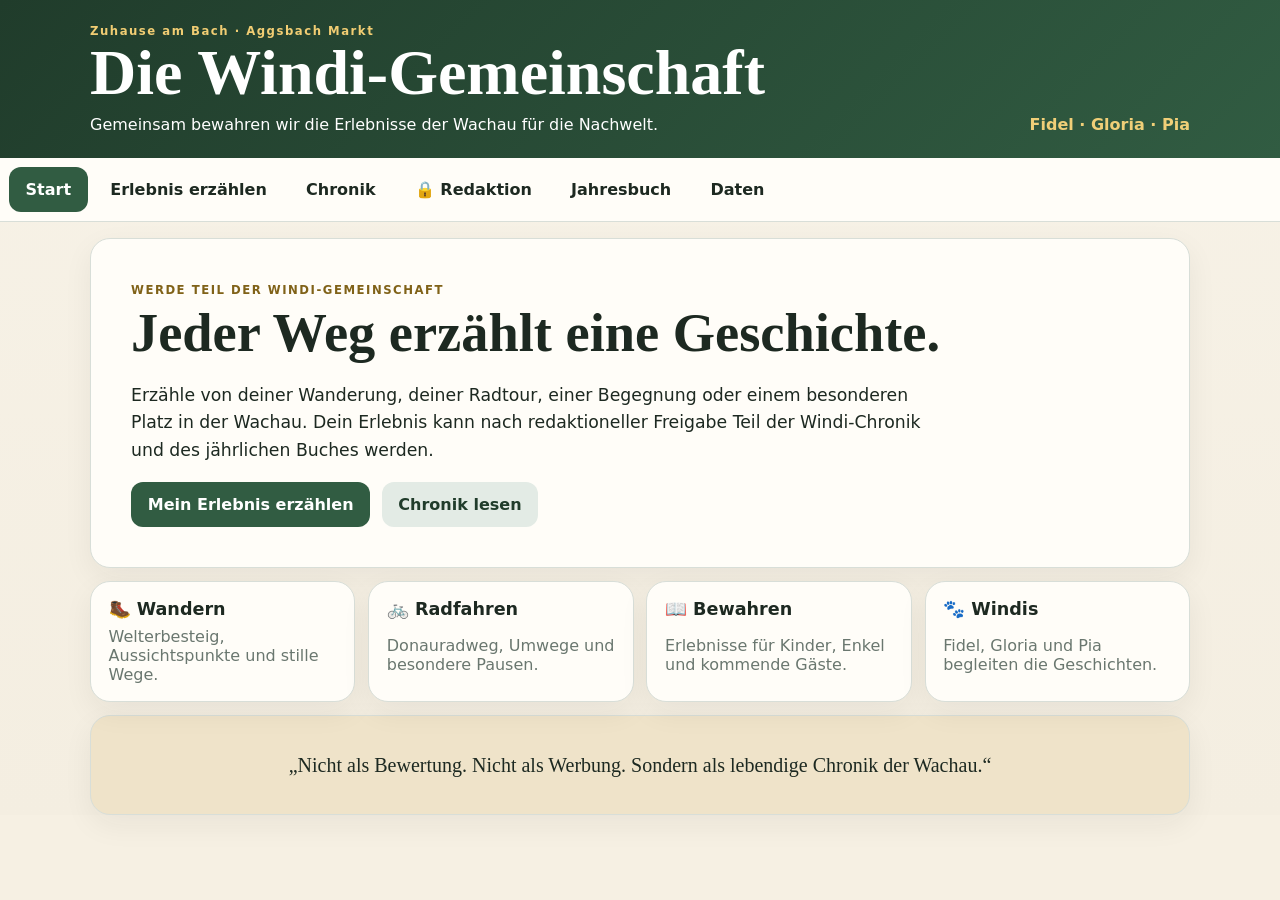
==== app/src/main/assets/index.html @ ab941a1e "20260731 20260731" ====
<!doctype html>
<html lang="de">
<head>
  <meta charset="utf-8">
  <meta name="viewport" content="width=device-width,initial-scale=1,viewport-fit=cover">
  <meta name="theme-color" content="#315c42">
  <title>Windi-Gemeinschaft</title>
  <link rel="manifest" href="manifest.webmanifest">
  <link rel="stylesheet" href="styles.css">
</head>
<body>
<header class="hero">
  <div class="hero-inner">
    <div>
      <div class="eyebrow">Zuhause am Bach · Aggsbach Markt</div>
      <h1>Die Windi-Gemeinschaft</h1>
      <p>Gemeinsam bewahren wir die Erlebnisse der Wachau für die Nachwelt.</p>
    </div>
    <div class="dogline">Fidel · Gloria · Pia</div>
  </div>
</header>

<nav class="tabs" aria-label="Hauptnavigation">
  <button class="tab active" data-view="home">Start</button>
  <button class="tab" data-view="submit">Erlebnis erzählen</button>
  <button class="tab" data-view="chronicle">Chronik</button>
  <button class="tab admin-tab" data-view="editorial">🔒 Redaktion</button>
  <button class="tab" data-view="book">Jahresbuch</button>
  <button class="tab" data-view="settings">Daten</button>
</nav>

<main>
  <section id="view-home" class="view active">
    <article class="welcome panel">
      <span class="eyebrow dark">WERDE TEIL DER WINDI-GEMEINSCHAFT</span>
      <h2>Jeder Weg erzählt eine Geschichte.</h2>
      <p>Erzähle von deiner Wanderung, deiner Radtour, einer Begegnung oder einem besonderen Platz in der Wachau. Dein Erlebnis kann nach redaktioneller Freigabe Teil der Windi-Chronik und des jährlichen Buches werden.</p>
      <div class="home-actions">
        <button data-go="submit">Mein Erlebnis erzählen</button>
        <button class="secondary" data-go="chronicle">Chronik lesen</button>
      </div>
    </article>

    <section class="feature-grid">
      <article class="feature"><strong>🥾 Wandern</strong><span>Welterbesteig, Aussichtspunkte und stille Wege.</span></article>
      <article class="feature"><strong>🚲 Radfahren</strong><span>Donauradweg, Umwege und besondere Pausen.</span></article>
      <article class="feature"><strong>📖 Bewahren</strong><span>Erlebnisse für Kinder, Enkel und kommende Gäste.</span></article>
      <article class="feature"><strong>🐾 Windis</strong><span>Fidel, Gloria und Pia begleiten die Geschichten.</span></article>
    </section>

    <article class="quote-card">
      <p>„Nicht als Bewertung. Nicht als Werbung. Sondern als lebendige Chronik der Wachau.“</p>
    </article>
  </section>

  <section id="view-submit" class="view">
    <form id="storyForm" class="panel">
      <span class="eyebrow dark">DEIN BEITRAG</span>
      <h2>Erzähle dein Wachau-Erlebnis</h2>
      <p class="hint">Schreibe so, wie du es erlebt hast. Die Redaktion kann Rechtschreibung und Formulierungen später behutsam verbessern.</p>

      <div class="grid two">
        <label>Datum des Erlebnisses *
          <input id="date" type="date" required>
        </label>
        <label>Vorname, Spitzname oder „anonym“
          <input id="author" maxlength="80" placeholder="z. B. Anna und Martin">
        </label>
      </div>

      <div class="grid two">
        <label>Art des Erlebnisses *
          <select id="type" required>
            <option value="Wanderung">Wanderung</option>
            <option value="Radtour">Radtour</option>
            <option value="Ausflug">Ausflug</option>
            <option value="Naturerlebnis">Naturerlebnis</option>
            <option value="Begegnung">Begegnung</option>
            <option value="Familienerlebnis">Familienerlebnis</option>
          </select>
        </label>
        <label>Titel oder Strecke *
          <input id="route" required placeholder="z. B. Von Aggsbach Markt nach Spitz">
        </label>
      </div>

      <div class="grid three">
        <label>Start
          <input id="start" placeholder="Aggsbach Markt">
        </label>
        <label>Ziel
          <input id="destination" placeholder="Spitz">
        </label>
        <label>Ort(e)
          <input id="places" placeholder="Donau, Welterbesteig">
        </label>
      </div>

      <div class="grid three">
        <label>Kilometer
          <input id="distance" type="number" min="0" step="0.1" inputmode="decimal">
        </label>
        <label>Dauer
          <input id="duration" placeholder="z. B. 4 Stunden">
        </label>
        <label>Schwierigkeit
          <select id="difficulty">
            <option>Leicht</option>
            <option>Mittel</option>
            <option>Anspruchsvoll</option>
          </select>
        </label>
      </div>

      <label>Was hast du erlebt? *
        <textarea id="story" rows="9" required placeholder="Was war besonders? Wen habt ihr getroffen? Gab es einen lustigen Umweg, einen überraschenden Ausblick oder einen Moment, den ihr nie vergessen werdet?"></textarea>
      </label>

      <label>Dein Geheimtipp
        <textarea id="tip" rows="3" placeholder="Welchen Platz, Wegabschnitt oder Gasthof würdest du anderen empfehlen?"></textarea>
      </label>

      <label>Fotos
        <input id="photos" type="file" accept="image/*" multiple>
      </label>
      <div id="photoPreview" class="photo-preview"></div>

      <fieldset>
        <legend>Veröffentlichung</legend>
        <label class="check">
          <input id="consent" type="checkbox" required>
          Ich bin einverstanden, dass mein Beitrag nach redaktioneller Prüfung in der Windi-Chronik, auf der Website, in sozialen Medien und im Jahresbuch veröffentlicht werden darf.
        </label>
        <label class="check">
          <input id="anonymous" type="checkbox">
          Bitte meinen Beitrag anonym veröffentlichen.
        </label>
      </fieldset>

      <button type="submit">Erlebnis einreichen</button>
      <div id="savedMessage" class="success hidden">Danke! Dein Erlebnis wurde für die Redaktion gespeichert.</div>
    </form>
  </section>

  <section id="view-chronicle" class="view">
    <div class="toolbar">
      <input id="search" type="search" placeholder="Chronik durchsuchen …">
      <select id="yearFilter"><option value="">Alle Jahre</option></select>
      <select id="typeFilter"><option value="">Alle Erlebnisse</option></select>
    </div>
    <div id="publishedList" class="cards"></div>
    <div id="publishedEmpty" class="empty">Noch keine veröffentlichten Geschichten.</div>
  </section>

  <section id="view-editorial" class="view">
    <article class="panel">
      <span class="eyebrow dark">REDAKTION</span>
      <h2>Offene Gastbeiträge</h2>
      <p class="hint">Hier prüfst du Beiträge, bindest Fidel, Gloria und Pia ein und gibst Geschichten für Chronik und Jahresbuch frei.</p>
      <div id="pendingList" class="cards"></div>
    </article>
  </section>

  <section id="view-book" class="view">
    <article class="panel">
      <span class="eyebrow dark">JAHRESBUCH</span>
      <h2>Zuhause am Bach – Die Windi-Chronik</h2>
      <div class="grid two">
        <label>Jahr<select id="bookYear"></select></label>
        <label>Untertitel<input id="bookSubtitle" value="Erlebnisse aus der Wachau – erzählt von Gästen und begleitet von Fidel, Gloria und Pia"></label>
      </div>
      <div class="actions">
        <button id="buildBook" type="button">Buchvorschau erstellen</button>
        <button id="printBook" class="secondary" type="button">Als PDF drucken</button>
      </div>
    </article>
    <article id="bookPreview" class="book"></article>
  </section>

  <section id="view-settings" class="view">
    <article class="panel">
      <span class="eyebrow dark">DATEN & APP</span>
      <h2>Datensicherung</h2>
      <p>Beiträge werden zentral auf dem Windi-Chronik-Server gespeichert. Trage hier die Serveradresse ein.</p>
      <div class="grid two">
        <label>Serveradresse<input id="apiUrl" placeholder="https://deine-domain.at/windi-api/api.php"></label>
        <label>Redaktionscode<input id="adminToken" type="password" placeholder="Redaktionscode"></label>
      </div>
      <div class="actions wrap"><button id="saveConnection" type="button">Verbindung speichern und testen</button></div>
      <div id="connectionStatus" class="hint"></div>
      <div class="actions wrap">
        <button id="exportBtn">Backup exportieren</button>
        <label class="fileButton">Backup importieren<input id="importFile" type="file" accept="application/json" hidden></label>
        <button id="demoBtn" class="secondary">Demo-Geschichten anlegen</button>
        <button id="clearBtn" class="danger">Alle Daten löschen</button>
      </div>

      <h3>Für die spätere Android-APK vorbereitet</h3>
      <ul>
        <li>Zentrale Speicherung für alle Gäste und Geräte</li>
        <li>PWA-Struktur mit Manifest und Service Worker</li>
        <li>JSON-Datenmodell für Codex, Capacitor oder native Android-Entwicklung</li>
        <li>Klare Trennung zwischen Gastbeitrag, Redaktion und Veröffentlichung</li>
      </ul>
    </article>
  </section>
</main>

<dialog id="editDialog">
  <form id="editForm">
    <input id="editId" type="hidden">
    <span class="eyebrow dark">REDAKTIONELLE BEARBEITUNG</span>
    <h2>Geschichte für die Windi-Chronik</h2>
    <label>Buchtitel der Geschichte *
      <input id="editTitle" required>
    </label>
    <fieldset>
      <legend>Welche Windis begleiten das Abenteuer?</legend>
      <label class="check"><input type="checkbox" name="windi" value="Fidel" checked> Fidel</label>
      <label class="check"><input type="checkbox" name="windi" value="Gloria" checked> Gloria</label>
      <label class="check"><input type="checkbox" name="windi" value="Pia" checked> Pia</label>
    </fieldset>
    <label>Redaktionelle Geschichte *
      <textarea id="editStory" rows="11" required></textarea>
    </label>
    <label>Schlusssatz
      <input id="editClosing" placeholder="Manche Wege werden zu Geschichten, die bleiben.">
    </label>
    <div class="actions">
      <button type="submit">Freigeben und veröffentlichen</button>
      <button id="cancelEdit" type="button" class="secondary">Abbrechen</button>
    </div>
  </form>
</dialog>

<script src="app.js"></script>
</body>
</html>
---- app/src/main/assets/styles.css ----
:root{
  --green:#315c42;--green2:#476f55;--dark:#203c2b;--cream:#f6f0e3;--paper:#fffdf8;
  --ink:#1d2921;--muted:#6a776f;--line:#d8ded8;--gold:#d3a33a;--danger:#9c3939
}
*{box-sizing:border-box}
html{background:var(--cream)}
body{margin:0;color:var(--ink);font-family:system-ui,-apple-system,BlinkMacSystemFont,"Segoe UI",sans-serif;background:linear-gradient(#f7f2e7,#f4eee1)}
button,input,select,textarea{font:inherit}
button,.fileButton{border:0;border-radius:12px;padding:.82rem 1.05rem;background:var(--green);color:#fff;font-weight:750;cursor:pointer;text-align:center}
.secondary,.fileButton{background:#e3ebe5!important;color:var(--dark)!important}
.danger{background:var(--danger)!important}.hidden{display:none!important}
.hero{background:linear-gradient(135deg,var(--dark),var(--green));color:#fff;padding:1.5rem max(1rem,calc((100vw - 1100px)/2))}
.hero-inner{display:flex;justify-content:space-between;gap:1rem;align-items:end}
.hero h1{font-family:Georgia,serif;margin:.2rem 0;font-size:clamp(2.2rem,7vw,4rem);line-height:1}
.hero p{margin:.6rem 0 0;max-width:700px}.dogline{font-weight:800;color:#f0cf78;white-space:nowrap}
.eyebrow{font-size:.73rem;letter-spacing:.13em;font-weight:850;color:#f1cd73}.eyebrow.dark{color:#806218}
.tabs{display:flex;gap:.35rem;overflow:auto;position:sticky;top:0;z-index:20;background:rgba(255,253,248,.97);padding:.55rem;border-bottom:1px solid var(--line);backdrop-filter:blur(10px)}
.tab{background:transparent;color:var(--ink);white-space:nowrap}.tab.active{background:var(--green);color:#fff}
main{width:min(1100px,calc(100% - 20px));margin:1rem auto 4rem}
.view{display:none}.view.active{display:block}
.panel,.feature,.quote-card,.card,.book{background:var(--paper);border:1px solid var(--line);border-radius:20px;padding:1.1rem;box-shadow:0 10px 30px rgba(29,41,33,.06)}
.welcome{padding:clamp(1.2rem,4vw,2.5rem)}.welcome h2{font-family:Georgia,serif;font-size:clamp(2rem,5vw,3.4rem);margin:.3rem 0}.welcome p{font-size:1.08rem;line-height:1.6;max-width:800px}
.home-actions,.actions{display:flex;gap:.7rem;margin-top:1rem}.feature-grid{display:grid;grid-template-columns:repeat(4,1fr);gap:.8rem;margin-top:.8rem}
.feature{display:grid;gap:.45rem}.feature strong{font-size:1.1rem}.feature span,.hint,.meta,.empty{color:var(--muted)}
.quote-card{margin-top:.8rem;background:#efe3c9;text-align:center;font-family:Georgia,serif;font-size:1.25rem}
.grid{display:grid;gap:1rem;margin-bottom:1rem}.two{grid-template-columns:repeat(2,minmax(0,1fr))}.three{grid-template-columns:repeat(3,minmax(0,1fr))}
label{display:grid;gap:.4rem;font-weight:700}input,select,textarea{width:100%;padding:.8rem;border:1px solid #cbd3cd;border-radius:11px;background:white;color:var(--ink)}
textarea{resize:vertical;line-height:1.55}fieldset{border:1px solid var(--line);border-radius:14px;margin:1rem 0;padding:1rem}legend{font-weight:850}
.check{display:flex;align-items:flex-start;gap:.6rem;margin:.55rem 0}.check input{width:auto;margin-top:.25rem}
.photo-preview{display:flex;gap:.6rem;overflow:auto;margin:.7rem 0}.photo-preview img{height:110px;border-radius:12px}
.success{margin-top:1rem;padding:.9rem;background:#e0f1e5;border-radius:12px;color:#285f39}
.toolbar{display:grid;grid-template-columns:1fr auto auto;gap:.6rem;margin-bottom:1rem}
.cards{display:grid;gap:1rem}.card h2{font-family:Georgia,serif;margin:.35rem 0}.card .story{white-space:pre-wrap;line-height:1.65}.card .tip{font-style:italic}
.card img,.book img{width:100%;max-height:420px;object-fit:cover;border-radius:14px;margin-bottom:.7rem}
.badges{display:flex;flex-wrap:wrap;gap:.4rem;margin:.5rem 0}.badge{font-size:.75rem;background:#edf1ed;padding:.35rem .55rem;border-radius:999px}
.empty{text-align:center;padding:3rem 1rem;background:var(--paper);border:1px dashed var(--line);border-radius:18px}
.wrap{flex-wrap:wrap}.book{margin-top:1rem}.book-cover{text-align:center;padding:5rem 1rem;page-break-after:always}.book-cover h1{font-family:Georgia,serif;font-size:2.8rem}
.book-entry{padding:1.5rem 0;border-bottom:1px solid var(--line);break-inside:avoid}.book-entry h2{font-family:Georgia,serif}
dialog{border:0;border-radius:20px;width:min(800px,95vw);max-height:92vh;overflow:auto}dialog::backdrop{background:rgba(0,0,0,.5)}
@media(max-width:800px){.hero-inner{display:block}.dogline{margin-top:1rem}.feature-grid{grid-template-columns:1fr 1fr}.two,.three,.toolbar{grid-template-columns:1fr}.home-actions,.actions{flex-direction:column}}
@media(max-width:480px){.feature-grid{grid-template-columns:1fr}.hero h1{font-size:2.4rem}}
@media print{.hero,.tabs,.panel,.toolbar,#view-home,#view-submit,#view-chronicle,#view-editorial,#view-settings{display:none!important}#view-book{display:block!important}.book{border:0;box-shadow:none}.book-entry{page-break-inside:avoid}}
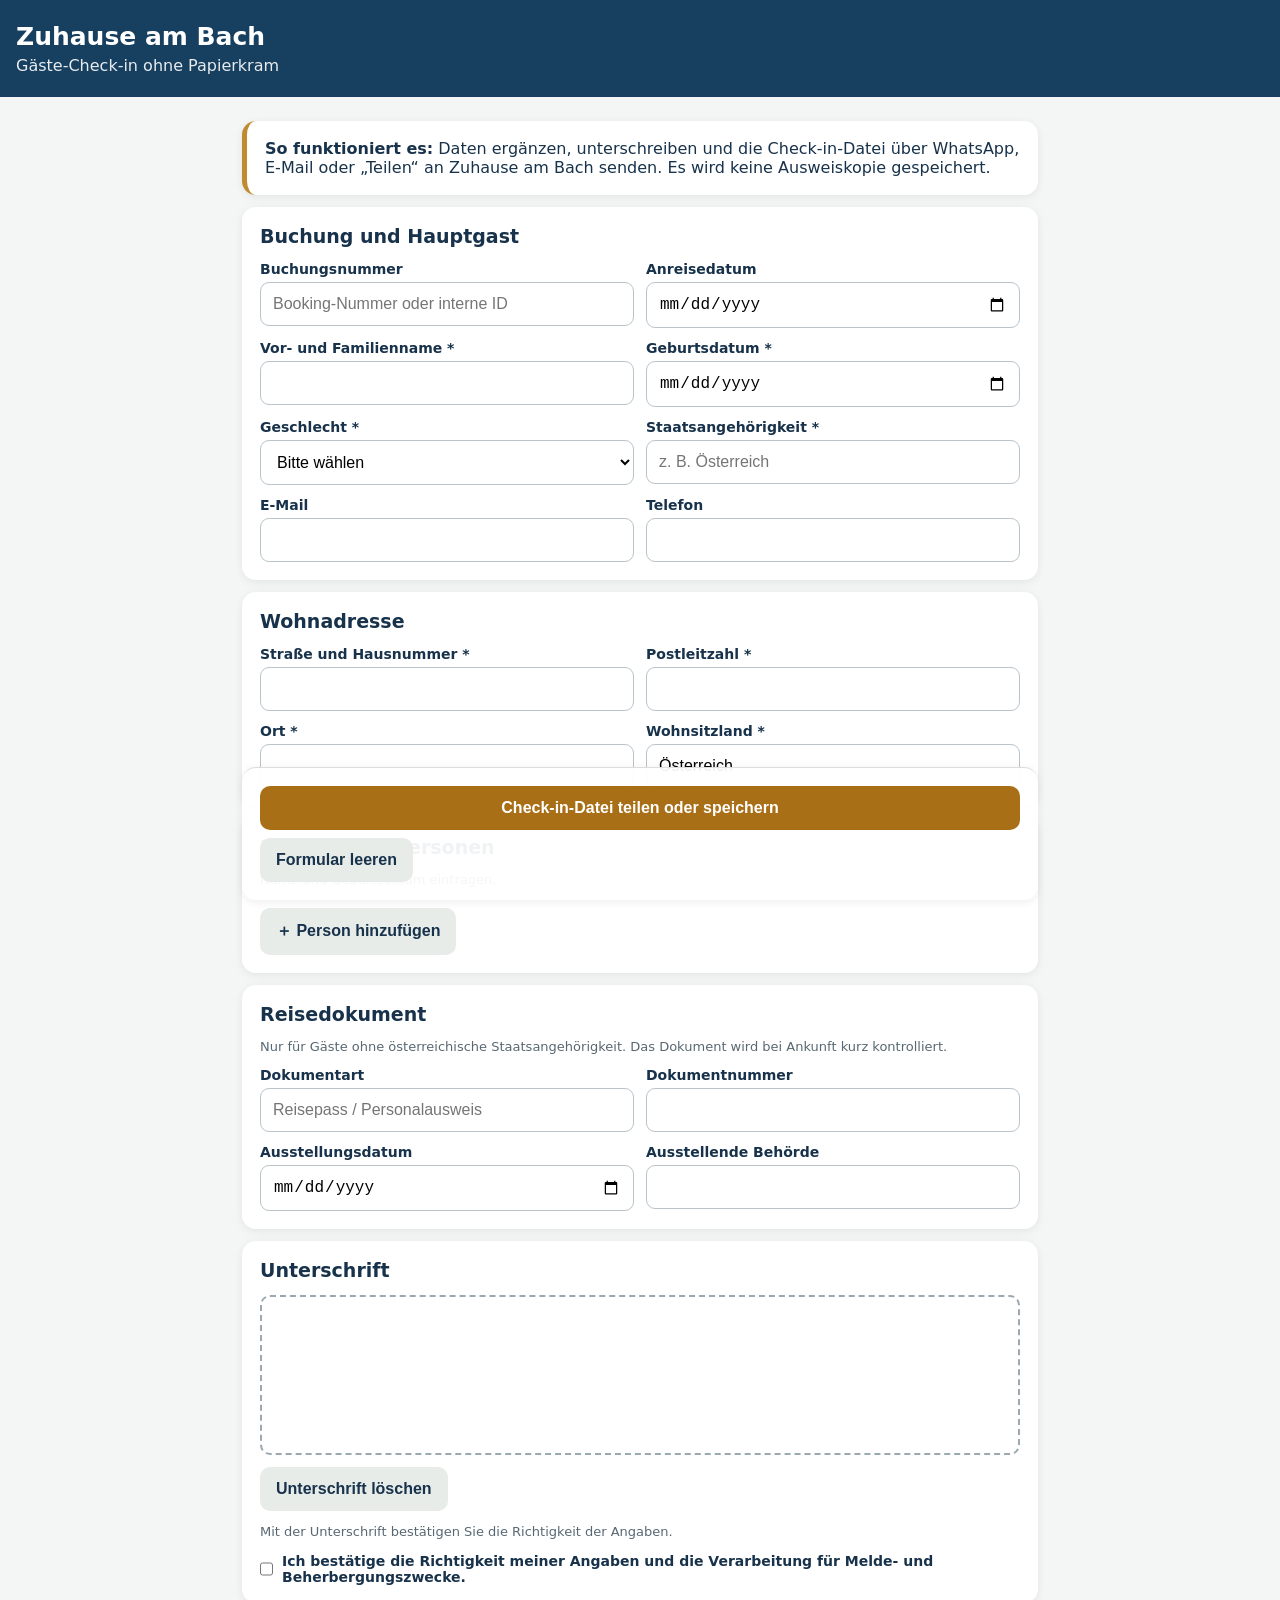
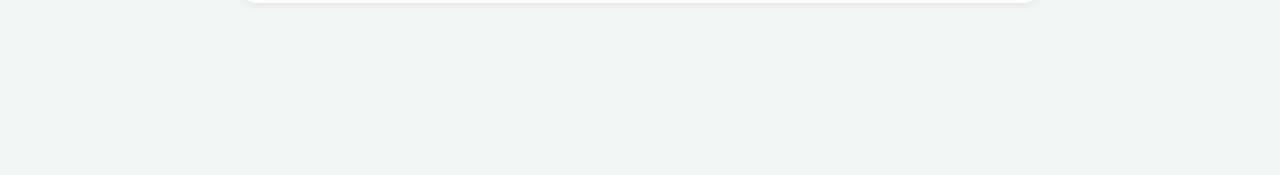
==== commit c026ffeb: "Erstelle eigenständige Gäste-Check-in-App" ====
--- a/app/src/main/assets/index.html
+++ b/app/src/main/assets/index.html
@@ -1,238 +1,45 @@
 <!doctype html>
 <html lang="de">
 <head>
-  <meta charset="utf-8">
-  <meta name="viewport" content="width=device-width,initial-scale=1,viewport-fit=cover">
-  <meta name="theme-color" content="#315c42">
-  <title>Windi-Gemeinschaft</title>
-  <link rel="manifest" href="manifest.webmanifest">
-  <link rel="stylesheet" href="styles.css">
+<meta charset="utf-8"><meta name="viewport" content="width=device-width,initial-scale=1,viewport-fit=cover"><meta name="theme-color" content="#173f5f">
+<title>Zuhause am Bach – Gäste-Check-in</title>
+<style>
+:root{font-family:system-ui,-apple-system,Segoe UI,sans-serif;color:#17324a;background:#f3f6f4}*{box-sizing:border-box}body{margin:0}header{background:#173f5f;color:#fff;padding:22px 16px}header h1{margin:0 0 5px;font-size:25px}header p{margin:0;opacity:.9}.wrap{max-width:820px;margin:auto;padding:12px}.card{background:#fff;border-radius:14px;padding:18px;margin:12px 0;box-shadow:0 2px 10px #00000012}.notice{border-left:5px solid #bf8b30}h2{font-size:19px;margin:0 0 14px}.grid{display:grid;grid-template-columns:1fr 1fr;gap:12px}label{display:block;font-weight:650;font-size:14px}input,select{width:100%;margin-top:5px;padding:12px;border:1px solid #b9c4ca;border-radius:9px;font-size:16px;background:#fff}.hint,small{font-weight:400;color:#586873;font-size:13px}.companion{border:1px solid #d6ded9;border-radius:10px;padding:12px;margin:10px 0}button{border:0;border-radius:10px;padding:13px 16px;font-size:16px;font-weight:700;background:#173f5f;color:#fff}.secondary{background:#e7ece9;color:#17324a;margin-top:8px}.gold{background:#a96f16;width:100%}canvas{width:100%;height:160px;border:2px dashed #9aa9b1;border-radius:10px;background:#fff;touch-action:none}.checkline{display:flex;gap:9px;margin-top:14px}.checkline input{width:auto;margin:2px 0}.success{background:#e6f4e8;color:#195b2d;padding:12px;border-radius:9px;margin-top:10px}.error{background:#fdeaea;color:#852222;padding:12px;border-radius:9px;margin-top:10px}.actions{position:sticky;bottom:0;background:#ffffffef;border-top:1px solid #ddd}@media(max-width:640px){.grid{grid-template-columns:1fr}.wrap{padding:8px}.card{padding:15px}}
+</style>
 </head>
 <body>
-<header class="hero">
-  <div class="hero-inner">
-    <div>
-      <div class="eyebrow">Zuhause am Bach · Aggsbach Markt</div>
-      <h1>Die Windi-Gemeinschaft</h1>
-      <p>Gemeinsam bewahren wir die Erlebnisse der Wachau für die Nachwelt.</p>
-    </div>
-    <div class="dogline">Fidel · Gloria · Pia</div>
-  </div>
-</header>
-
-<nav class="tabs" aria-label="Hauptnavigation">
-  <button class="tab active" data-view="home">Start</button>
-  <button class="tab" data-view="submit">Erlebnis erzählen</button>
-  <button class="tab" data-view="chronicle">Chronik</button>
-  <button class="tab admin-tab" data-view="editorial">🔒 Redaktion</button>
-  <button class="tab" data-view="book">Jahresbuch</button>
-  <button class="tab" data-view="settings">Daten</button>
-</nav>
-
-<main>
-  <section id="view-home" class="view active">
-    <article class="welcome panel">
-      <span class="eyebrow dark">WERDE TEIL DER WINDI-GEMEINSCHAFT</span>
-      <h2>Jeder Weg erzählt eine Geschichte.</h2>
-      <p>Erzähle von deiner Wanderung, deiner Radtour, einer Begegnung oder einem besonderen Platz in der Wachau. Dein Erlebnis kann nach redaktioneller Freigabe Teil der Windi-Chronik und des jährlichen Buches werden.</p>
-      <div class="home-actions">
-        <button data-go="submit">Mein Erlebnis erzählen</button>
-        <button class="secondary" data-go="chronicle">Chronik lesen</button>
-      </div>
-    </article>
-
-    <section class="feature-grid">
-      <article class="feature"><strong>🥾 Wandern</strong><span>Welterbesteig, Aussichtspunkte und stille Wege.</span></article>
-      <article class="feature"><strong>🚲 Radfahren</strong><span>Donauradweg, Umwege und besondere Pausen.</span></article>
-      <article class="feature"><strong>📖 Bewahren</strong><span>Erlebnisse für Kinder, Enkel und kommende Gäste.</span></article>
-      <article class="feature"><strong>🐾 Windis</strong><span>Fidel, Gloria und Pia begleiten die Geschichten.</span></article>
-    </section>
-
-    <article class="quote-card">
-      <p>„Nicht als Bewertung. Nicht als Werbung. Sondern als lebendige Chronik der Wachau.“</p>
-    </article>
-  </section>
-
-  <section id="view-submit" class="view">
-    <form id="storyForm" class="panel">
-      <span class="eyebrow dark">DEIN BEITRAG</span>
-      <h2>Erzähle dein Wachau-Erlebnis</h2>
-      <p class="hint">Schreibe so, wie du es erlebt hast. Die Redaktion kann Rechtschreibung und Formulierungen später behutsam verbessern.</p>
-
-      <div class="grid two">
-        <label>Datum des Erlebnisses *
-          <input id="date" type="date" required>
-        </label>
-        <label>Vorname, Spitzname oder „anonym“
-          <input id="author" maxlength="80" placeholder="z. B. Anna und Martin">
-        </label>
-      </div>
-
-      <div class="grid two">
-        <label>Art des Erlebnisses *
-          <select id="type" required>
-            <option value="Wanderung">Wanderung</option>
-            <option value="Radtour">Radtour</option>
-            <option value="Ausflug">Ausflug</option>
-            <option value="Naturerlebnis">Naturerlebnis</option>
-            <option value="Begegnung">Begegnung</option>
-            <option value="Familienerlebnis">Familienerlebnis</option>
-          </select>
-        </label>
-        <label>Titel oder Strecke *
-          <input id="route" required placeholder="z. B. Von Aggsbach Markt nach Spitz">
-        </label>
-      </div>
-
-      <div class="grid three">
-        <label>Start
-          <input id="start" placeholder="Aggsbach Markt">
-        </label>
-        <label>Ziel
-          <input id="destination" placeholder="Spitz">
-        </label>
-        <label>Ort(e)
-          <input id="places" placeholder="Donau, Welterbesteig">
-        </label>
-      </div>
-
-      <div class="grid three">
-        <label>Kilometer
-          <input id="distance" type="number" min="0" step="0.1" inputmode="decimal">
-        </label>
-        <label>Dauer
-          <input id="duration" placeholder="z. B. 4 Stunden">
-        </label>
-        <label>Schwierigkeit
-          <select id="difficulty">
-            <option>Leicht</option>
-            <option>Mittel</option>
-            <option>Anspruchsvoll</option>
-          </select>
-        </label>
-      </div>
-
-      <label>Was hast du erlebt? *
-        <textarea id="story" rows="9" required placeholder="Was war besonders? Wen habt ihr getroffen? Gab es einen lustigen Umweg, einen überraschenden Ausblick oder einen Moment, den ihr nie vergessen werdet?"></textarea>
-      </label>
-
-      <label>Dein Geheimtipp
-        <textarea id="tip" rows="3" placeholder="Welchen Platz, Wegabschnitt oder Gasthof würdest du anderen empfehlen?"></textarea>
-      </label>
-
-      <label>Fotos
-        <input id="photos" type="file" accept="image/*" multiple>
-      </label>
-      <div id="photoPreview" class="photo-preview"></div>
-
-      <fieldset>
-        <legend>Veröffentlichung</legend>
-        <label class="check">
-          <input id="consent" type="checkbox" required>
-          Ich bin einverstanden, dass mein Beitrag nach redaktioneller Prüfung in der Windi-Chronik, auf der Website, in sozialen Medien und im Jahresbuch veröffentlicht werden darf.
-        </label>
-        <label class="check">
-          <input id="anonymous" type="checkbox">
-          Bitte meinen Beitrag anonym veröffentlichen.
-        </label>
-      </fieldset>
-
-      <button type="submit">Erlebnis einreichen</button>
-      <div id="savedMessage" class="success hidden">Danke! Dein Erlebnis wurde für die Redaktion gespeichert.</div>
-    </form>
-  </section>
-
-  <section id="view-chronicle" class="view">
-    <div class="toolbar">
-      <input id="search" type="search" placeholder="Chronik durchsuchen …">
-      <select id="yearFilter"><option value="">Alle Jahre</option></select>
-      <select id="typeFilter"><option value="">Alle Erlebnisse</option></select>
-    </div>
-    <div id="publishedList" class="cards"></div>
-    <div id="publishedEmpty" class="empty">Noch keine veröffentlichten Geschichten.</div>
-  </section>
-
-  <section id="view-editorial" class="view">
-    <article class="panel">
-      <span class="eyebrow dark">REDAKTION</span>
-      <h2>Offene Gastbeiträge</h2>
-      <p class="hint">Hier prüfst du Beiträge, bindest Fidel, Gloria und Pia ein und gibst Geschichten für Chronik und Jahresbuch frei.</p>
-      <div id="pendingList" class="cards"></div>
-    </article>
-  </section>
-
-  <section id="view-book" class="view">
-    <article class="panel">
-      <span class="eyebrow dark">JAHRESBUCH</span>
-      <h2>Zuhause am Bach – Die Windi-Chronik</h2>
-      <div class="grid two">
-        <label>Jahr<select id="bookYear"></select></label>
-        <label>Untertitel<input id="bookSubtitle" value="Erlebnisse aus der Wachau – erzählt von Gästen und begleitet von Fidel, Gloria und Pia"></label>
-      </div>
-      <div class="actions">
-        <button id="buildBook" type="button">Buchvorschau erstellen</button>
-        <button id="printBook" class="secondary" type="button">Als PDF drucken</button>
-      </div>
-    </article>
-    <article id="bookPreview" class="book"></article>
-  </section>
-
-  <section id="view-settings" class="view">
-    <article class="panel">
-      <span class="eyebrow dark">DATEN & APP</span>
-      <h2>Datensicherung</h2>
-      <p>Beiträge werden zentral auf dem Windi-Chronik-Server gespeichert. Trage hier die Serveradresse ein.</p>
-      <div class="grid two">
-        <label>Serveradresse<input id="apiUrl" placeholder="https://deine-domain.at/windi-api/api.php"></label>
-        <label>Redaktionscode<input id="adminToken" type="password" placeholder="Redaktionscode"></label>
-      </div>
-      <div class="actions wrap"><button id="saveConnection" type="button">Verbindung speichern und testen</button></div>
-      <div id="connectionStatus" class="hint"></div>
-      <div class="actions wrap">
-        <button id="exportBtn">Backup exportieren</button>
-        <label class="fileButton">Backup importieren<input id="importFile" type="file" accept="application/json" hidden></label>
-        <button id="demoBtn" class="secondary">Demo-Geschichten anlegen</button>
-        <button id="clearBtn" class="danger">Alle Daten löschen</button>
-      </div>
-
-      <h3>Für die spätere Android-APK vorbereitet</h3>
-      <ul>
-        <li>Zentrale Speicherung für alle Gäste und Geräte</li>
-        <li>PWA-Struktur mit Manifest und Service Worker</li>
-        <li>JSON-Datenmodell für Codex, Capacitor oder native Android-Entwicklung</li>
-        <li>Klare Trennung zwischen Gastbeitrag, Redaktion und Veröffentlichung</li>
-      </ul>
-    </article>
-  </section>
-</main>
-
-<dialog id="editDialog">
-  <form id="editForm">
-    <input id="editId" type="hidden">
-    <span class="eyebrow dark">REDAKTIONELLE BEARBEITUNG</span>
-    <h2>Geschichte für die Windi-Chronik</h2>
-    <label>Buchtitel der Geschichte *
-      <input id="editTitle" required>
-    </label>
-    <fieldset>
-      <legend>Welche Windis begleiten das Abenteuer?</legend>
-      <label class="check"><input type="checkbox" name="windi" value="Fidel" checked> Fidel</label>
-      <label class="check"><input type="checkbox" name="windi" value="Gloria" checked> Gloria</label>
-      <label class="check"><input type="checkbox" name="windi" value="Pia" checked> Pia</label>
-    </fieldset>
-    <label>Redaktionelle Geschichte *
-      <textarea id="editStory" rows="11" required></textarea>
-    </label>
-    <label>Schlusssatz
-      <input id="editClosing" placeholder="Manche Wege werden zu Geschichten, die bleiben.">
-    </label>
-    <div class="actions">
-      <button type="submit">Freigeben und veröffentlichen</button>
-      <button id="cancelEdit" type="button" class="secondary">Abbrechen</button>
-    </div>
-  </form>
-</dialog>
-
-<script src="app.js"></script>
-</body>
-</html>
+<header><h1>Zuhause am Bach</h1><p>Gäste-Check-in ohne Papierkram</p></header>
+<main class="wrap">
+<div class="card notice"><b>So funktioniert es:</b> Daten ergänzen, unterschreiben und die Check-in-Datei über WhatsApp, E-Mail oder „Teilen“ an Zuhause am Bach senden. Es wird keine Ausweiskopie gespeichert.</div>
+<form id="form">
+<div class="card"><h2>Buchung und Hauptgast</h2><div class="grid">
+<label>Buchungsnummer<input id="booking_id" placeholder="Booking-Nummer oder interne ID"></label>
+<label>Anreisedatum<input id="arrival" type="date"></label>
+<label>Vor- und Familienname *<input id="guest" required autocomplete="name"></label>
+<label>Geburtsdatum *<input id="birth" type="date" required></label>
+<label>Geschlecht *<select id="gender" required><option value="">Bitte wählen</option><option>weiblich</option><option>männlich</option><option>divers</option><option>keine Angabe</option></select></label>
+<label>Staatsangehörigkeit *<input id="nationality" required placeholder="z. B. Österreich"></label>
+<label>E-Mail<input id="email" type="email" autocomplete="email"></label><label>Telefon<input id="phone" type="tel" autocomplete="tel"></label>
+</div></div>
+<div class="card"><h2>Wohnadresse</h2><div class="grid">
+<label>Straße und Hausnummer *<input id="street" required autocomplete="street-address"></label><label>Postleitzahl *<input id="plz" required autocomplete="postal-code"></label><label>Ort *<input id="city" required autocomplete="address-level2"></label><label>Wohnsitzland *<input id="country" required value="Österreich" autocomplete="country-name"></label>
+</div></div>
+<div class="card"><h2>Mitreisende Personen</h2><p class="hint">Name und Geburtsdatum eintragen.</p><div id="companions"></div><button type="button" class="secondary" id="addCompanion">＋ Person hinzufügen</button></div>
+<div class="card"><h2>Reisedokument</h2><p class="hint">Nur für Gäste ohne österreichische Staatsangehörigkeit. Das Dokument wird bei Ankunft kurz kontrolliert.</p><div class="grid">
+<label>Dokumentart<input id="document_type" placeholder="Reisepass / Personalausweis"></label><label>Dokumentnummer<input id="document_number"></label><label>Ausstellungsdatum<input id="document_issue_date" type="date"></label><label>Ausstellende Behörde<input id="document_authority"></label>
+</div></div>
+<div class="card"><h2>Unterschrift</h2><canvas id="signature" width="900" height="220"></canvas><button type="button" class="secondary" id="clearSig">Unterschrift löschen</button><p class="hint">Mit der Unterschrift bestätigen Sie die Richtigkeit der Angaben.</p><label class="checkline"><input id="privacy" type="checkbox" required><span>Ich bestätige die Richtigkeit meiner Angaben und die Verarbeitung für Melde- und Beherbergungszwecke.</span></label></div>
+<div class="card actions"><button type="submit" class="gold">Check-in-Datei teilen oder speichern</button><button type="button" class="secondary" id="reset">Formular leeren</button><div id="result"></div></div>
+</form></main>
+<script>
+const $=id=>document.getElementById(id),canvas=$('signature'),ctx=canvas.getContext('2d');let drawing=false,sigDirty=false;ctx.lineWidth=4;ctx.lineCap='round';ctx.strokeStyle='#17324a';
+function point(e){const r=canvas.getBoundingClientRect();return[(e.clientX-r.left)*canvas.width/r.width,(e.clientY-r.top)*canvas.height/r.height]}
+canvas.addEventListener('pointerdown',e=>{drawing=true;sigDirty=true;canvas.setPointerCapture(e.pointerId);ctx.beginPath();ctx.moveTo(...point(e))});canvas.addEventListener('pointermove',e=>{if(drawing){ctx.lineTo(...point(e));ctx.stroke()}});canvas.addEventListener('pointerup',()=>drawing=false);canvas.addEventListener('pointercancel',()=>drawing=false);$('clearSig').onclick=()=>{ctx.clearRect(0,0,canvas.width,canvas.height);sigDirty=false};
+function esc(v){return String(v).replace(/[&<>"']/g,c=>({'&':'&amp;','<':'&lt;','>':'&gt;','"':'&quot;',"'":'&#39;'}[c]))}
+function addCompanion(data={}){const n=document.querySelectorAll('.companion').length+1,d=document.createElement('div');d.className='companion';d.innerHTML=`<div class="grid"><label>Name Person ${n}<input class="cname" value="${esc(data.name||'')}"></label><label>Geburtsdatum<input class="cbirth" type="date" value="${esc(data.birth||'')}"></label></div><button type="button" class="secondary remove">Entfernen</button>`;d.querySelector('.remove').onclick=()=>d.remove();$('companions').appendChild(d)}$('addCompanion').onclick=()=>addCompanion();
+const qs=new URLSearchParams(location.search);['booking_id','arrival','guest','email','phone'].forEach(k=>{if(qs.get(k))$(k).value=qs.get(k)});
+function safe(v){return(v||'Gast').normalize('NFD').replace(/[\u0300-\u036f]/g,'').replace(/[^a-zA-Z0-9_-]+/g,'_').slice(0,40)||'Gast'}
+function download(blob,name){const a=document.createElement('a');a.href=URL.createObjectURL(blob);a.download=name;document.body.appendChild(a);a.click();setTimeout(()=>{URL.revokeObjectURL(a.href);a.remove()},1200)}
+$('form').onsubmit=async e=>{e.preventDefault();const out=$('result');out.className='';out.textContent='';if(!sigDirty){out.className='error';out.textContent='Bitte zuerst unterschreiben.';canvas.scrollIntoView({behavior:'smooth'});return}const companions=[...document.querySelectorAll('.companion')].map(d=>({name:d.querySelector('.cname').value.trim(),birth:d.querySelector('.cbirth').value})).filter(x=>x.name||x.birth);const payload={guest:$('guest').value.trim(),birth:$('birth').value,email:$('email').value.trim(),phone:$('phone').value.trim(),street:$('street').value.trim(),plz:$('plz').value.trim(),city:$('city').value.trim(),country:$('country').value.trim(),nationality:$('nationality').value.trim(),gender:$('gender').value,origin_country:$('country').value.trim(),document_type:$('document_type').value.trim(),document_number:$('document_number').value.trim(),document_issue_date:$('document_issue_date').value,document_authority:$('document_authority').value.trim(),companions,privacy_accepted:$('privacy').checked,signature:canvas.toDataURL('image/png')};const pack={format:'zab-guest-checkin-v1',created_at:new Date().toISOString(),booking_id:$('booking_id').value.trim(),arrival:$('arrival').value,payload};const name=`ZAB_CHECKIN_${safe(payload.guest)}_${$('arrival').value||new Date().toISOString().slice(0,10)}.json`,file=new File([JSON.stringify(pack,null,2)],name,{type:'application/json'});try{if(navigator.canShare&&navigator.canShare({files:[file]})){await navigator.share({title:'Gäste-Check-in Zuhause am Bach',text:'Ausgefüllte Check-in-Datei',files:[file]});out.className='success';out.textContent='Fertig – die Datei wurde zum Teilen bereitgestellt.'}else{download(file,name);out.className='success';out.textContent='Fertig – die Datei wurde im Download-Ordner gespeichert.'}}catch(err){if(err.name!=='AbortError'){download(file,name);out.className='success';out.textContent='Fertig – die Datei wurde gespeichert.'}}};
+$('reset').onclick=()=>{if(confirm('Alle Eingaben löschen?')){localStorage.removeItem('zabCheckinDraft');location.reload()}};let timer;document.addEventListener('input',()=>{clearTimeout(timer);timer=setTimeout(()=>{const d={};['booking_id','arrival','guest','birth','gender','nationality','email','phone','street','plz','city','country','document_type','document_number','document_issue_date','document_authority'].forEach(k=>d[k]=$(k).value);localStorage.setItem('zabCheckinDraft',JSON.stringify(d))},300)});try{const d=JSON.parse(localStorage.getItem('zabCheckinDraft')||'{}');Object.entries(d).forEach(([k,v])=>{if($(k)&&!$(k).value)$(k).value=v})}catch(e){}
+</script></body></html>
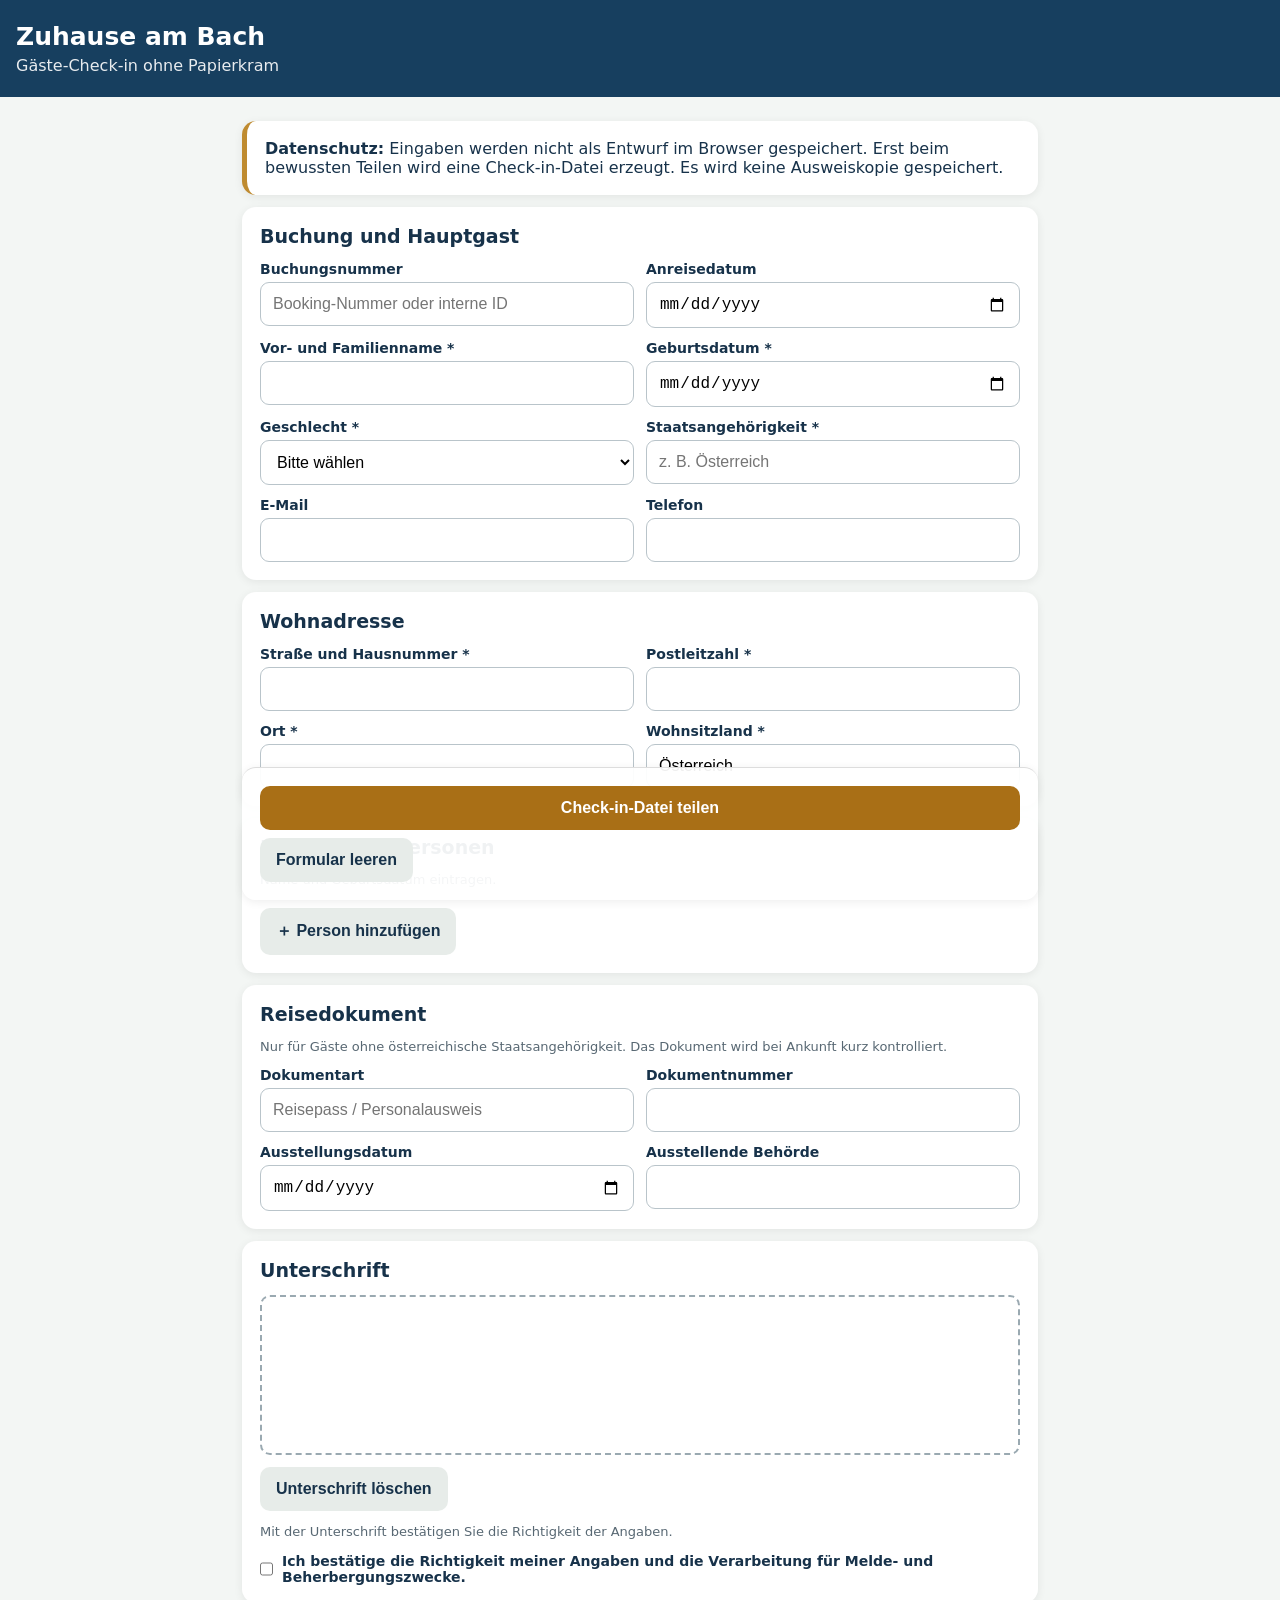
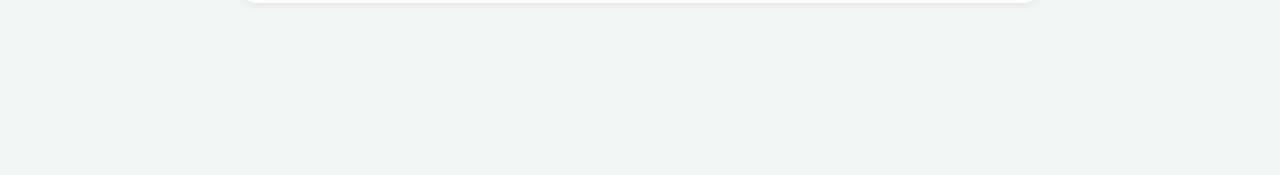
==== commit c54e7514: "Stop persisting guest data and use native Android sharing" ====
--- a/app/src/main/assets/index.html
+++ b/app/src/main/assets/index.html
@@ -10,7 +10,7 @@
 <body>
 <header><h1>Zuhause am Bach</h1><p>Gäste-Check-in ohne Papierkram</p></header>
 <main class="wrap">
-<div class="card notice"><b>So funktioniert es:</b> Daten ergänzen, unterschreiben und die Check-in-Datei über WhatsApp, E-Mail oder „Teilen“ an Zuhause am Bach senden. Es wird keine Ausweiskopie gespeichert.</div>
+<div class="card notice"><b>Datenschutz:</b> Eingaben werden nicht als Entwurf im Browser gespeichert. Erst beim bewussten Teilen wird eine Check-in-Datei erzeugt. Es wird keine Ausweiskopie gespeichert.</div>
 <form id="form">
 <div class="card"><h2>Buchung und Hauptgast</h2><div class="grid">
 <label>Buchungsnummer<input id="booking_id" placeholder="Booking-Nummer oder interne ID"></label>
@@ -29,7 +29,7 @@
 <label>Dokumentart<input id="document_type" placeholder="Reisepass / Personalausweis"></label><label>Dokumentnummer<input id="document_number"></label><label>Ausstellungsdatum<input id="document_issue_date" type="date"></label><label>Ausstellende Behörde<input id="document_authority"></label>
 </div></div>
 <div class="card"><h2>Unterschrift</h2><canvas id="signature" width="900" height="220"></canvas><button type="button" class="secondary" id="clearSig">Unterschrift löschen</button><p class="hint">Mit der Unterschrift bestätigen Sie die Richtigkeit der Angaben.</p><label class="checkline"><input id="privacy" type="checkbox" required><span>Ich bestätige die Richtigkeit meiner Angaben und die Verarbeitung für Melde- und Beherbergungszwecke.</span></label></div>
-<div class="card actions"><button type="submit" class="gold">Check-in-Datei teilen oder speichern</button><button type="button" class="secondary" id="reset">Formular leeren</button><div id="result"></div></div>
+<div class="card actions"><button type="submit" class="gold">Check-in-Datei teilen</button><button type="button" class="secondary" id="reset">Formular leeren</button><div id="result"></div></div>
 </form></main>
 <script>
 const $=id=>document.getElementById(id),canvas=$('signature'),ctx=canvas.getContext('2d');let drawing=false,sigDirty=false;ctx.lineWidth=4;ctx.lineCap='round';ctx.strokeStyle='#17324a';
@@ -37,9 +37,19 @@
 canvas.addEventListener('pointerdown',e=>{drawing=true;sigDirty=true;canvas.setPointerCapture(e.pointerId);ctx.beginPath();ctx.moveTo(...point(e))});canvas.addEventListener('pointermove',e=>{if(drawing){ctx.lineTo(...point(e));ctx.stroke()}});canvas.addEventListener('pointerup',()=>drawing=false);canvas.addEventListener('pointercancel',()=>drawing=false);$('clearSig').onclick=()=>{ctx.clearRect(0,0,canvas.width,canvas.height);sigDirty=false};
 function esc(v){return String(v).replace(/[&<>"']/g,c=>({'&':'&amp;','<':'&lt;','>':'&gt;','"':'&quot;',"'":'&#39;'}[c]))}
 function addCompanion(data={}){const n=document.querySelectorAll('.companion').length+1,d=document.createElement('div');d.className='companion';d.innerHTML=`<div class="grid"><label>Name Person ${n}<input class="cname" value="${esc(data.name||'')}"></label><label>Geburtsdatum<input class="cbirth" type="date" value="${esc(data.birth||'')}"></label></div><button type="button" class="secondary remove">Entfernen</button>`;d.querySelector('.remove').onclick=()=>d.remove();$('companions').appendChild(d)}$('addCompanion').onclick=()=>addCompanion();
-const qs=new URLSearchParams(location.search);['booking_id','arrival','guest','email','phone'].forEach(k=>{if(qs.get(k))$(k).value=qs.get(k)});
+const qs=new URLSearchParams(location.search);['booking_id','arrival'].forEach(k=>{if(qs.get(k))$(k).value=qs.get(k)});
 function safe(v){return(v||'Gast').normalize('NFD').replace(/[\u0300-\u036f]/g,'').replace(/[^a-zA-Z0-9_-]+/g,'_').slice(0,40)||'Gast'}
 function download(blob,name){const a=document.createElement('a');a.href=URL.createObjectURL(blob);a.download=name;document.body.appendChild(a);a.click();setTimeout(()=>{URL.revokeObjectURL(a.href);a.remove()},1200)}
-$('form').onsubmit=async e=>{e.preventDefault();const out=$('result');out.className='';out.textContent='';if(!sigDirty){out.className='error';out.textContent='Bitte zuerst unterschreiben.';canvas.scrollIntoView({behavior:'smooth'});return}const companions=[...document.querySelectorAll('.companion')].map(d=>({name:d.querySelector('.cname').value.trim(),birth:d.querySelector('.cbirth').value})).filter(x=>x.name||x.birth);const payload={guest:$('guest').value.trim(),birth:$('birth').value,email:$('email').value.trim(),phone:$('phone').value.trim(),street:$('street').value.trim(),plz:$('plz').value.trim(),city:$('city').value.trim(),country:$('country').value.trim(),nationality:$('nationality').value.trim(),gender:$('gender').value,origin_country:$('country').value.trim(),document_type:$('document_type').value.trim(),document_number:$('document_number').value.trim(),document_issue_date:$('document_issue_date').value,document_authority:$('document_authority').value.trim(),companions,privacy_accepted:$('privacy').checked,signature:canvas.toDataURL('image/png')};const pack={format:'zab-guest-checkin-v1',created_at:new Date().toISOString(),booking_id:$('booking_id').value.trim(),arrival:$('arrival').value,payload};const name=`ZAB_CHECKIN_${safe(payload.guest)}_${$('arrival').value||new Date().toISOString().slice(0,10)}.json`,file=new File([JSON.stringify(pack,null,2)],name,{type:'application/json'});try{if(navigator.canShare&&navigator.canShare({files:[file]})){await navigator.share({title:'Gäste-Check-in Zuhause am Bach',text:'Ausgefüllte Check-in-Datei',files:[file]});out.className='success';out.textContent='Fertig – die Datei wurde zum Teilen bereitgestellt.'}else{download(file,name);out.className='success';out.textContent='Fertig – die Datei wurde im Download-Ordner gespeichert.'}}catch(err){if(err.name!=='AbortError'){download(file,name);out.className='success';out.textContent='Fertig – die Datei wurde gespeichert.'}}};
-$('reset').onclick=()=>{if(confirm('Alle Eingaben löschen?')){localStorage.removeItem('zabCheckinDraft');location.reload()}};let timer;document.addEventListener('input',()=>{clearTimeout(timer);timer=setTimeout(()=>{const d={};['booking_id','arrival','guest','birth','gender','nationality','email','phone','street','plz','city','country','document_type','document_number','document_issue_date','document_authority'].forEach(k=>d[k]=$(k).value);localStorage.setItem('zabCheckinDraft',JSON.stringify(d))},300)});try{const d=JSON.parse(localStorage.getItem('zabCheckinDraft')||'{}');Object.entries(d).forEach(([k,v])=>{if($(k)&&!$(k).value)$(k).value=v})}catch(e){}
+window.zabShareError=message=>{const out=$('result');out.className='error';out.textContent='Teilen fehlgeschlagen: '+message};
+$('form').onsubmit=async e=>{e.preventDefault();const out=$('result');out.className='';out.textContent='';if(!sigDirty){out.className='error';out.textContent='Bitte zuerst unterschreiben.';canvas.scrollIntoView({behavior:'smooth'});return}const companions=[...document.querySelectorAll('.companion')].map(d=>({name:d.querySelector('.cname').value.trim(),birth:d.querySelector('.cbirth').value})).filter(x=>x.name||x.birth);const payload={guest:$('guest').value.trim(),birth:$('birth').value,email:$('email').value.trim(),phone:$('phone').value.trim(),street:$('street').value.trim(),plz:$('plz').value.trim(),city:$('city').value.trim(),country:$('country').value.trim(),nationality:$('nationality').value.trim(),gender:$('gender').value,origin_country:$('country').value.trim(),document_type:$('document_type').value.trim(),document_number:$('document_number').value.trim(),document_issue_date:$('document_issue_date').value,document_authority:$('document_authority').value.trim(),companions,privacy_accepted:$('privacy').checked,signature:canvas.toDataURL('image/png')};const pack={format:'zab-guest-checkin-v1',created_at:new Date().toISOString(),booking_id:$('booking_id').value.trim(),arrival:$('arrival').value,payload};const name=`ZAB_CHECKIN_${safe(payload.guest)}_${$('arrival').value||new Date().toISOString().slice(0,10)}.json`;const json=JSON.stringify(pack,null,2);
+try{
+  if(window.AndroidBridge&&typeof window.AndroidBridge.shareCheckin==='function'){
+    window.AndroidBridge.shareCheckin(json,name);out.className='success';out.textContent='Die sichere Android-Teilen-Funktion wurde geöffnet.';return
+  }
+  const file=new File([json],name,{type:'application/json'});
+  if(navigator.canShare&&navigator.canShare({files:[file]})){await navigator.share({title:'Gäste-Check-in Zuhause am Bach',text:'Ausgefüllte Check-in-Datei',files:[file]});out.className='success';out.textContent='Fertig – die Datei wurde zum Teilen bereitgestellt.'}
+  else{download(file,name);out.className='success';out.textContent='Fertig – die Datei wurde gespeichert.'}
+}catch(err){if(err.name!=='AbortError'){out.className='error';out.textContent='Teilen fehlgeschlagen: '+err.message}}
+};
+$('reset').onclick=()=>{if(confirm('Alle Eingaben löschen?')){$('form').reset();$('country').value='Österreich';$('companions').innerHTML='';ctx.clearRect(0,0,canvas.width,canvas.height);sigDirty=false;$('result').className='';$('result').textContent=''}};
 </script></body></html>
